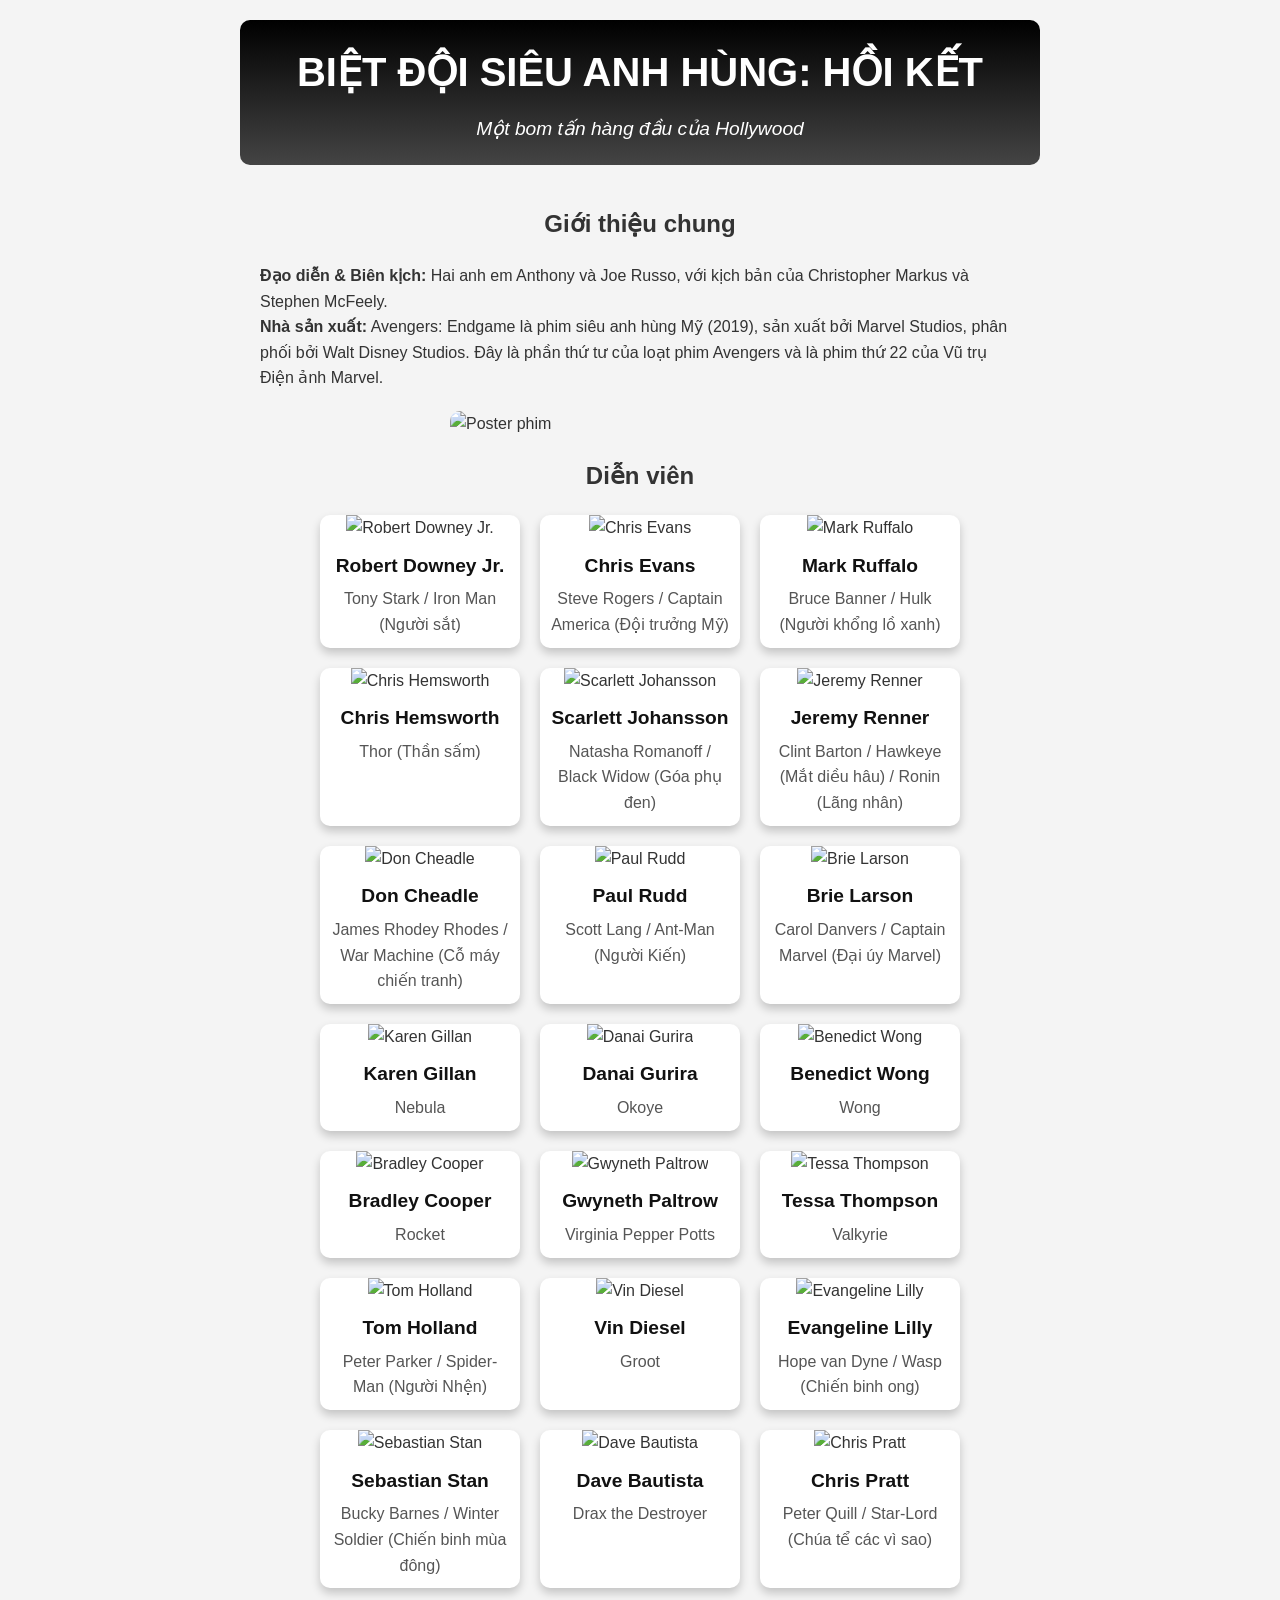
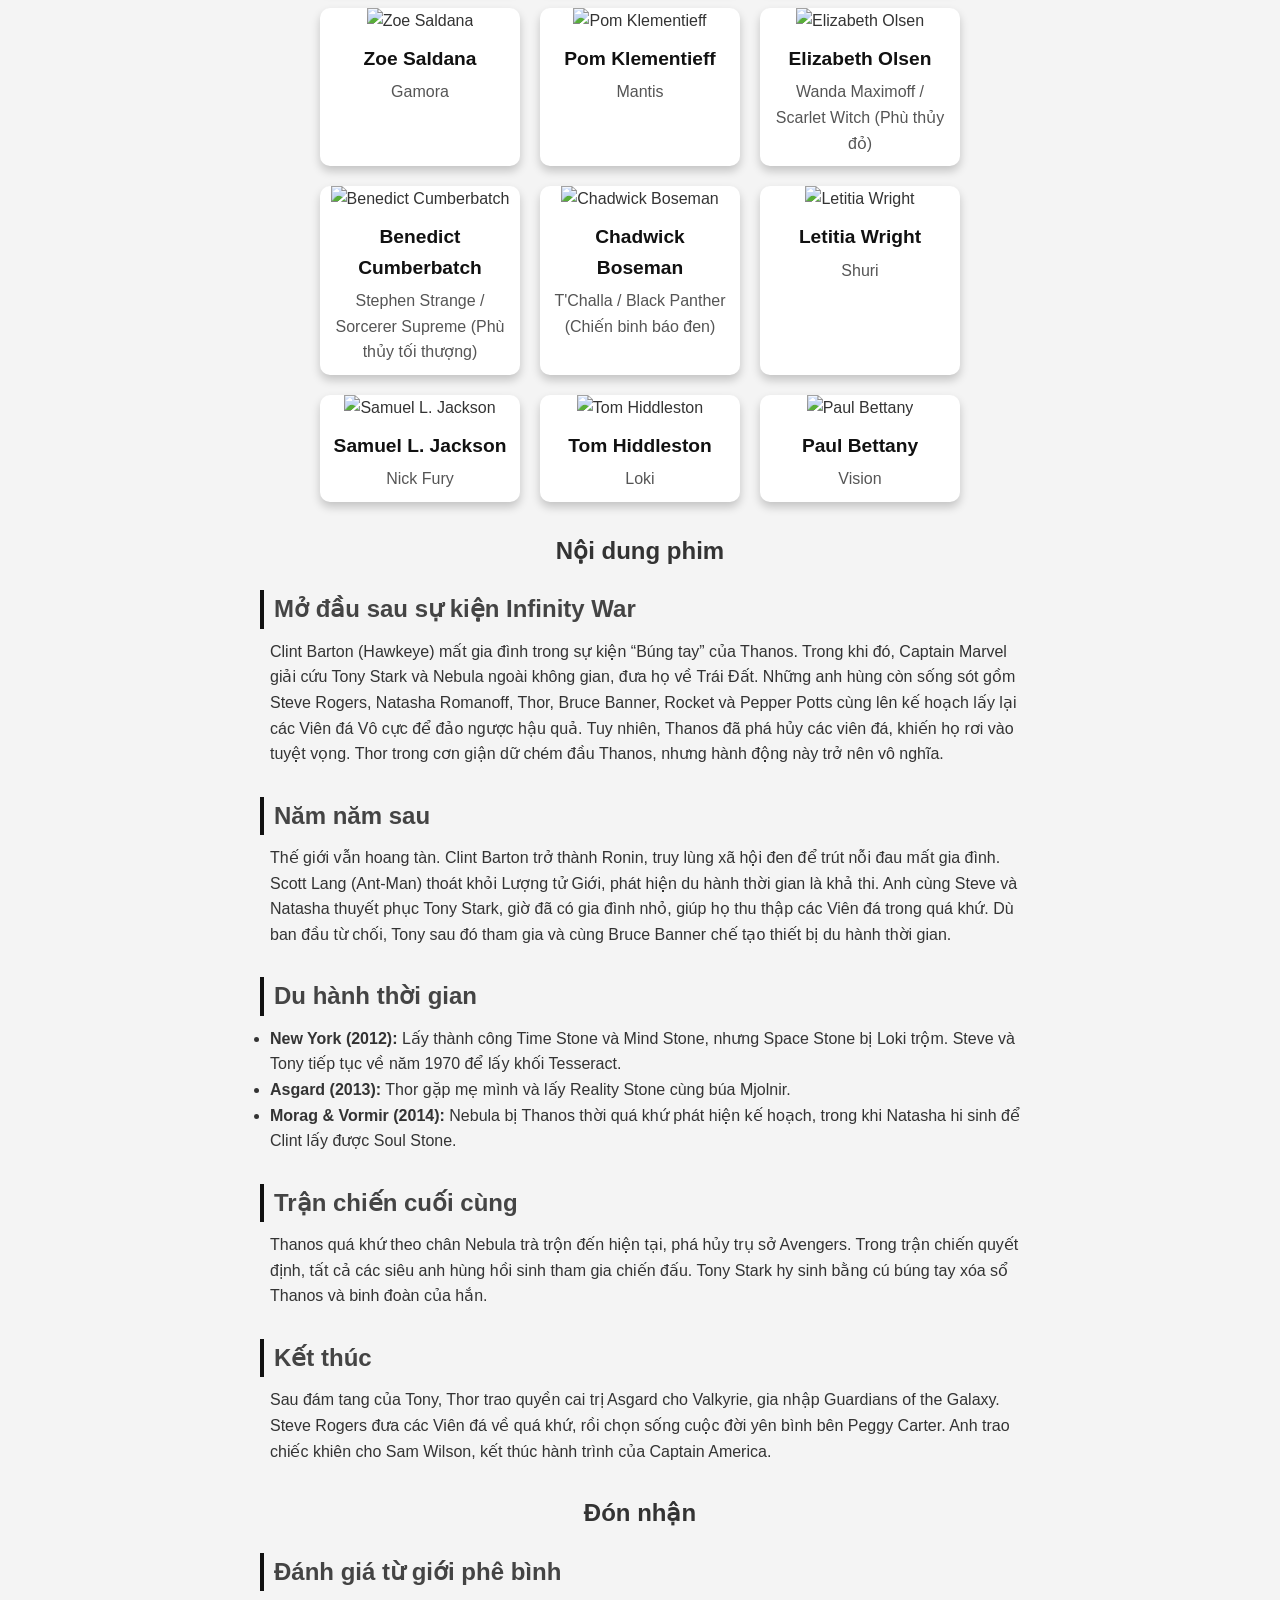
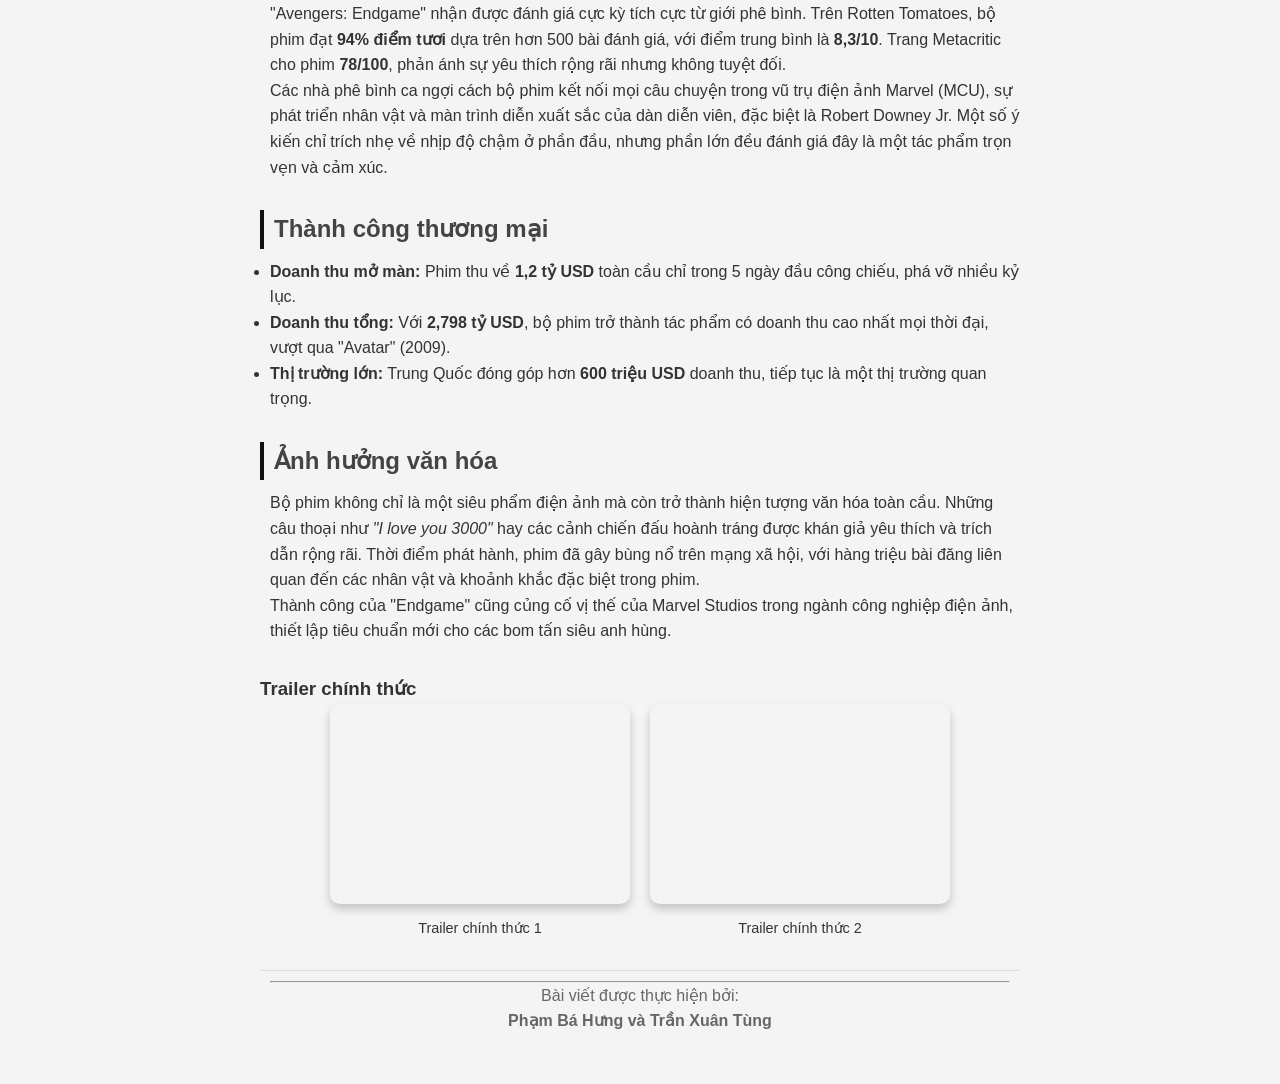
==== 1. Phim.html @ b273c0ab "Add files via upload" ====
<!DOCTYPE html>
<html lang="vi">
<head>
    <meta charset="UTF-8">
    <meta name="viewport" content="width=device-width, initial-scale=1.0"> 
    <title>Avengers: Endgame</title>
    <link rel="stylesheet" href="3. Endgame.css">
</head>
<body>
    <header class="hero"> 
      <h1>BIỆT ĐỘI SIÊU ANH HÙNG: HỒI KẾT</h1>
        <p>Một bom tấn hàng đầu của Hollywood</p>
    </header>

    <main>
        <section class="intro">
            <h2>Giới thiệu chung</h2>
            <p><strong>Đạo diễn & Biên kịch:</strong> Hai anh em Anthony và Joe Russo, với kịch bản của Christopher Markus và Stephen McFeely.</p>
            <p><strong>Nhà sản xuất:</strong> Avengers: Endgame là phim siêu anh hùng Mỹ (2019), sản xuất bởi Marvel Studios, phân phối bởi Walt Disney Studios. Đây là phần thứ tư của loạt phim Avengers và là phim thứ 22 của Vũ trụ Điện ảnh Marvel.</p>
            <img src="https://wallpapercave.com/wp/wp4309529.jpg" alt="Poster phim" class="poster">
        </section>

        <section class="cast">
            <h2>Diễn viên</h2>
            <div id="actors" class="actors-grid"></div>
        </section>

        <section class="content">
            <section id="movie-content">
                <h2>Nội dung phim</h2>
                <div class="section">
                  <h3>Mở đầu sau sự kiện Infinity War</h3>
                  <p>
                    Clint Barton (Hawkeye) mất gia đình trong sự kiện “Búng tay” của Thanos. Trong khi đó, Captain Marvel giải cứu Tony Stark và Nebula ngoài không gian, đưa họ về Trái Đất. Những anh hùng còn sống sót gồm Steve Rogers, Natasha Romanoff, Thor, Bruce Banner, Rocket và Pepper Potts cùng lên kế hoạch lấy lại các Viên đá Vô cực để đảo ngược hậu quả. Tuy nhiên, Thanos đã phá hủy các viên đá, khiến họ rơi vào tuyệt vọng. Thor trong cơn giận dữ chém đầu Thanos, nhưng hành động này trở nên vô nghĩa.
                  </p>
                </div>
                <div class="section">
                  <h3>Năm năm sau</h3>
                  <p>
                    Thế giới vẫn hoang tàn. Clint Barton trở thành Ronin, truy lùng xã hội đen để trút nỗi đau mất gia đình. Scott Lang (Ant-Man) thoát khỏi Lượng tử Giới, phát hiện du hành thời gian là khả thi. Anh cùng Steve và Natasha thuyết phục Tony Stark, giờ đã có gia đình nhỏ, giúp họ thu thập các Viên đá trong quá khứ. Dù ban đầu từ chối, Tony sau đó tham gia và cùng Bruce Banner chế tạo thiết bị du hành thời gian.
                  </p>
                </div>
                <div class="section">
                  <h3>Du hành thời gian</h3>
                  <ul>
                    <li><strong>New York (2012):</strong> Lấy thành công Time Stone và Mind Stone, nhưng Space Stone bị Loki trộm. Steve và Tony tiếp tục về năm 1970 để lấy khối Tesseract.</li>
                    <li><strong>Asgard (2013):</strong> Thor gặp mẹ mình và lấy Reality Stone cùng búa Mjolnir.</li>
                    <li><strong>Morag & Vormir (2014):</strong> Nebula bị Thanos thời quá khứ phát hiện kế hoạch, trong khi Natasha hi sinh để Clint lấy được Soul Stone.</li>
                  </ul>
                </div>
                <div class="section">
                  <h3>Trận chiến cuối cùng</h3>
                  <p>
                    Thanos quá khứ theo chân Nebula trà trộn đến hiện tại, phá hủy trụ sở Avengers. Trong trận chiến quyết định, tất cả các siêu anh hùng hồi sinh tham gia chiến đấu. Tony Stark hy sinh bằng cú búng tay xóa sổ Thanos và binh đoàn của hắn.
                  </p>
                </div>
                <div class="section">
                  <h3>Kết thúc</h3>
                  <p>
                    Sau đám tang của Tony, Thor trao quyền cai trị Asgard cho Valkyrie, gia nhập Guardians of the Galaxy. Steve Rogers đưa các Viên đá về quá khứ, rồi chọn sống cuộc đời yên bình bên Peggy Carter. Anh trao chiếc khiên cho Sam Wilson, kết thúc hành trình của Captain America.
                  </p>
                </div>
              </section>
              
        </section>

        <section class="reception">
            <section id="reception-content">
                <h2>Đón nhận</h2>
                <div class="section">
                  <h3>Đánh giá từ giới phê bình</h3>
                  <p>
                    "Avengers: Endgame" nhận được đánh giá cực kỳ tích cực từ giới phê bình. Trên Rotten Tomatoes, bộ phim đạt <strong>94% điểm tươi</strong> dựa trên hơn 500 bài đánh giá, với điểm trung bình là <strong>8,3/10</strong>. Trang Metacritic cho phim <strong>78/100</strong>, phản ánh sự yêu thích rộng rãi nhưng không tuyệt đối.
                  </p>
                  <p>
                    Các nhà phê bình ca ngợi cách bộ phim kết nối mọi câu chuyện trong vũ trụ điện ảnh Marvel (MCU), sự phát triển nhân vật và màn trình diễn xuất sắc của dàn diễn viên, đặc biệt là Robert Downey Jr. Một số ý kiến chỉ trích nhẹ về nhịp độ chậm ở phần đầu, nhưng phần lớn đều đánh giá đây là một tác phẩm trọn vẹn và cảm xúc.
                  </p>
                </div>
                <div class="section">
                  <h3>Thành công thương mại</h3>
                  <ul>
                    <li><strong>Doanh thu mở màn:</strong> Phim thu về <strong>1,2 tỷ USD</strong> toàn cầu chỉ trong 5 ngày đầu công chiếu, phá vỡ nhiều kỷ lục.</li>
                    <li><strong>Doanh thu tổng:</strong> Với <strong>2,798 tỷ USD</strong>, bộ phim trở thành tác phẩm có doanh thu cao nhất mọi thời đại, vượt qua "Avatar" (2009).</li>
                    <li><strong>Thị trường lớn:</strong> Trung Quốc đóng góp hơn <strong>600 triệu USD</strong> doanh thu, tiếp tục là một thị trường quan trọng.</li>
                  </ul>
                </div>
                <div class="section">
                  <h3>Ảnh hưởng văn hóa</h3>
                  <p>
                    Bộ phim không chỉ là một siêu phẩm điện ảnh mà còn trở thành hiện tượng văn hóa toàn cầu. Những câu thoại như <em>"I love you 3000"</em> hay các cảnh chiến đấu hoành tráng được khán giả yêu thích và trích dẫn rộng rãi. Thời điểm phát hành, phim đã gây bùng nổ trên mạng xã hội, với hàng triệu bài đăng liên quan đến các nhân vật và khoảnh khắc đặc biệt trong phim.
                  </p>
                  <p>
                    Thành công của "Endgame" cũng củng cố vị thế của Marvel Studios trong ngành công nghiệp điện ảnh, thiết lập tiêu chuẩn mới cho các bom tấn siêu anh hùng.
                  </p>
                </div>
                <!-- Nội dung phần Đón nhận ở trên -->
                <div id="trailers">
                  <h3>Trailer chính thức</h3>
                  <div class="trailer-container">
                    <div class="trailer">
                      <iframe 
                        src="https://www.youtube.com/embed/TcMBFSGVi1c" 
                        title="Avengers: Endgame Official Trailer 1" 
                        frameborder="0" 
                        allow="accelerometer; autoplay; clipboard-write; encrypted-media; gyroscope; picture-in-picture" 
                        allowfullscreen>
                      </iframe>
                      <p>Trailer chính thức 1</p>
                    </div>
                    <div class="trailer">
                      <iframe 
                        src="https://www.youtube.com/embed/hA6hldpSTF8" 
                        title="Avengers: Endgame Official Trailer 2" 
                        frameborder="0" 
                        allow="accelerometer; autoplay; clipboard-write; encrypted-media; gyroscope; picture-in-picture" 
                        allowfullscreen>
                      </iframe>
                      <p>Trailer chính thức 2</p>
                    </div>
                  </div>
                </div>
              </section>
              <footer id="credits">
                <div class="credits-container">
                  <hr>
                  <p>Bài viết được thực hiện bởi:</p>
                  <h4>Phạm Bá Hưng và Trần Xuân Tùng</h4>
                </div>
              </footer>                
        </section>
    </main>

    <script src="2. Avengers.js"></script>
</body>
</html>
---- 3. Endgame.css ----
/* Reset mặc định */
* {
    margin: 0;
    padding: 0;
    box-sizing: border-box;
    font-family: Arial, sans-serif;
}

/* Căn chỉnh tổng thể */
body {
    display: flex;
    flex-direction: column;
    align-items: center;
    background-color: #f4f4f4;
    color: #333;
    line-height: 1.6;
    padding: 20px;
}

/* Tiêu đề chính */
header.hero {
    text-align: center;
    background-color: #111;
    color: #fff;
    padding: 20px;
    width: 100%;
    max-width: 800px;
    border-radius: 10px;
    margin-bottom: 20px;
}

header.hero h1 {
    font-size: 2.5rem;
    font-weight: bold;
    margin-bottom: 10px;
}

header.hero p {
    font-size: 1.2rem;
    font-style: italic;
}

/* Phần chính */
main {
    width: 100%;
    max-width: 800px;
}

/* Header */
.hero {
    text-align: center;
    background: linear-gradient(to bottom, #000, #444);
    color: #fff;
    padding: 50px 20px;
}

/* Poster */
.poster {
    display: block;
    margin: 20px auto;
    max-width: 50%;
    border-radius: 10px;
}

/* Sections */
main {
    padding: 20px;
}

h2 {
    text-align: center;
    margin-bottom: 20px;
}

/* Phần nội dung */
.section {
    margin-bottom: 30px;
}

.section h3 {
    font-size: 1.5rem;
    margin-bottom: 10px;
    color: #444;
    border-left: 4px solid #111;
    padding-left: 10px;
}

.section p, .section ul {
    font-size: 1rem;
    margin-left: 10px;
}

/* Phần diễn viên */
.actors-grid {
    display: flex;
    flex-wrap: wrap;
    justify-content: center;
    gap: 20px;
    margin-bottom: 30px;
}

.actor-card {
    text-align: center;
    width: 100%;
    max-width: 200px;
    background-color: #fff;
    border-radius: 10px;
    box-shadow: 0 5px 10px rgba(0, 0, 0, 0.2);
    overflow: hidden;
}

.actor-card img {
    width: 100%;
    height: auto;
}

.actor-info {
    padding: 10px;
}

.actor-info h3 {
    font-size: 1.2rem;
    margin-bottom: 5px;
    color: #111;
}

.actor-info p {
    font-size: 1rem;
    color: #555;
}

/* Trailer */
.trailer-container {
    display: flex;
    flex-wrap: wrap;
    gap: 20px;
    justify-content: center;
    margin-bottom: 30px;
}

.trailer iframe {
    width: 100%;
    max-width: 360px;
    height: 200px;
    border-radius: 10px;
    box-shadow: 0 5px 10px rgba(0, 0, 0, 0.2);
}

.trailer p {
    text-align: center;
    font-size: 0.9rem;
    color: #333;
    margin-top: 5px;
}

/* Footer */
footer {
    text-align: center;
    margin-top: 20px;
    padding: 10px;
    font-size: 1rem;
    color: #666;
    border-top: 1px solid #ddd;
    width: 100%;
}
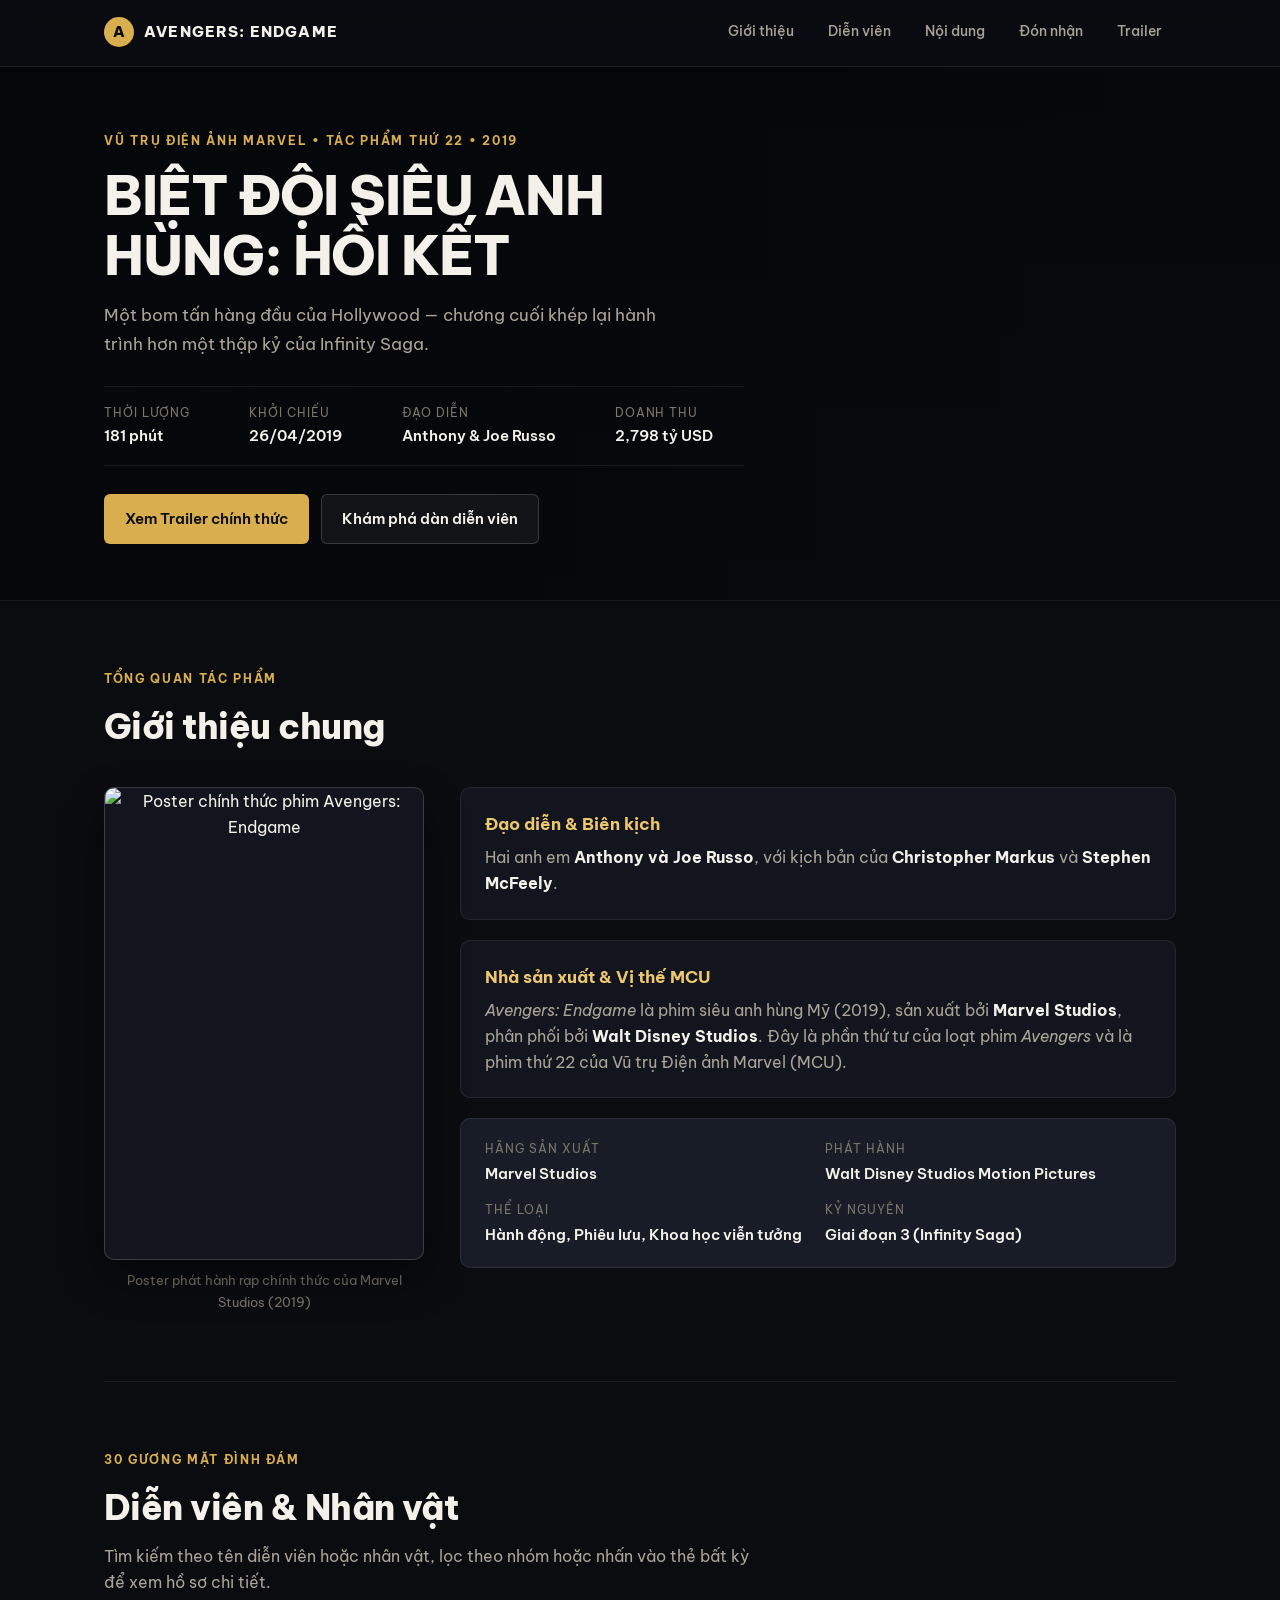
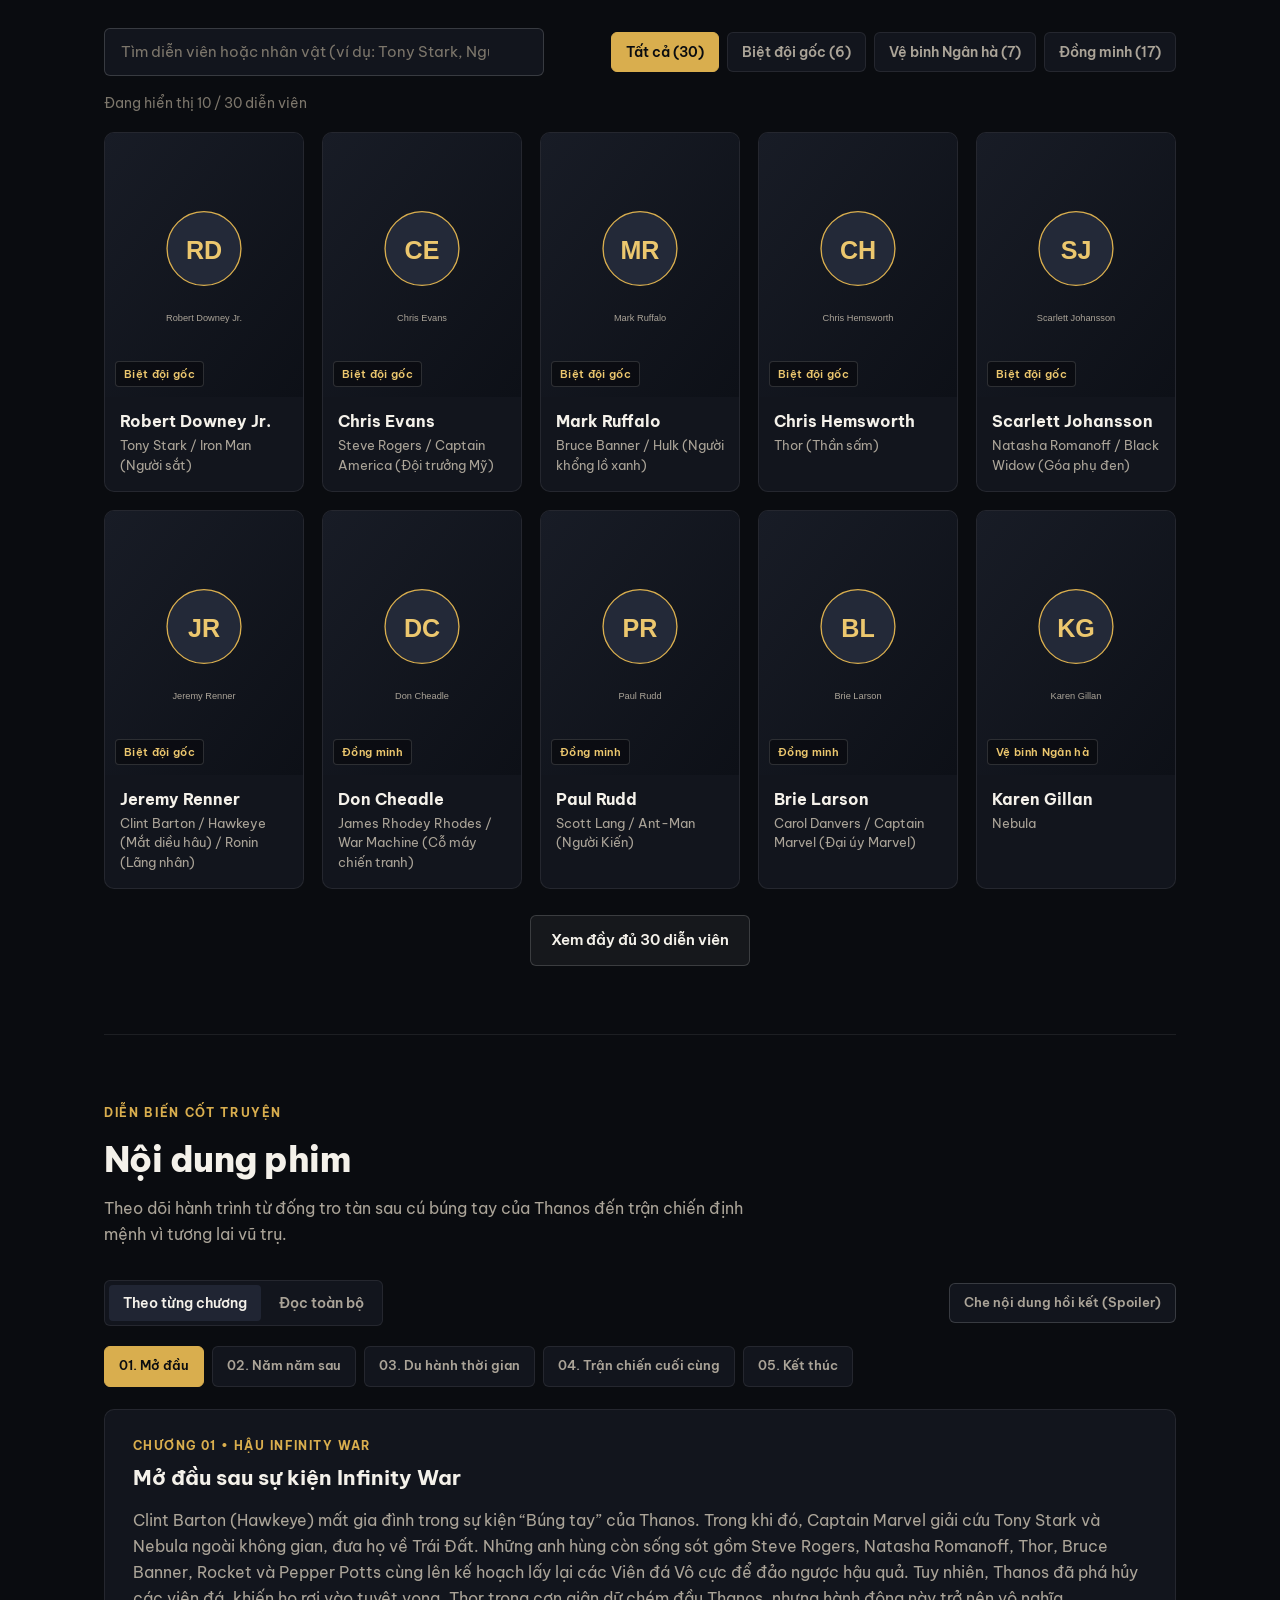
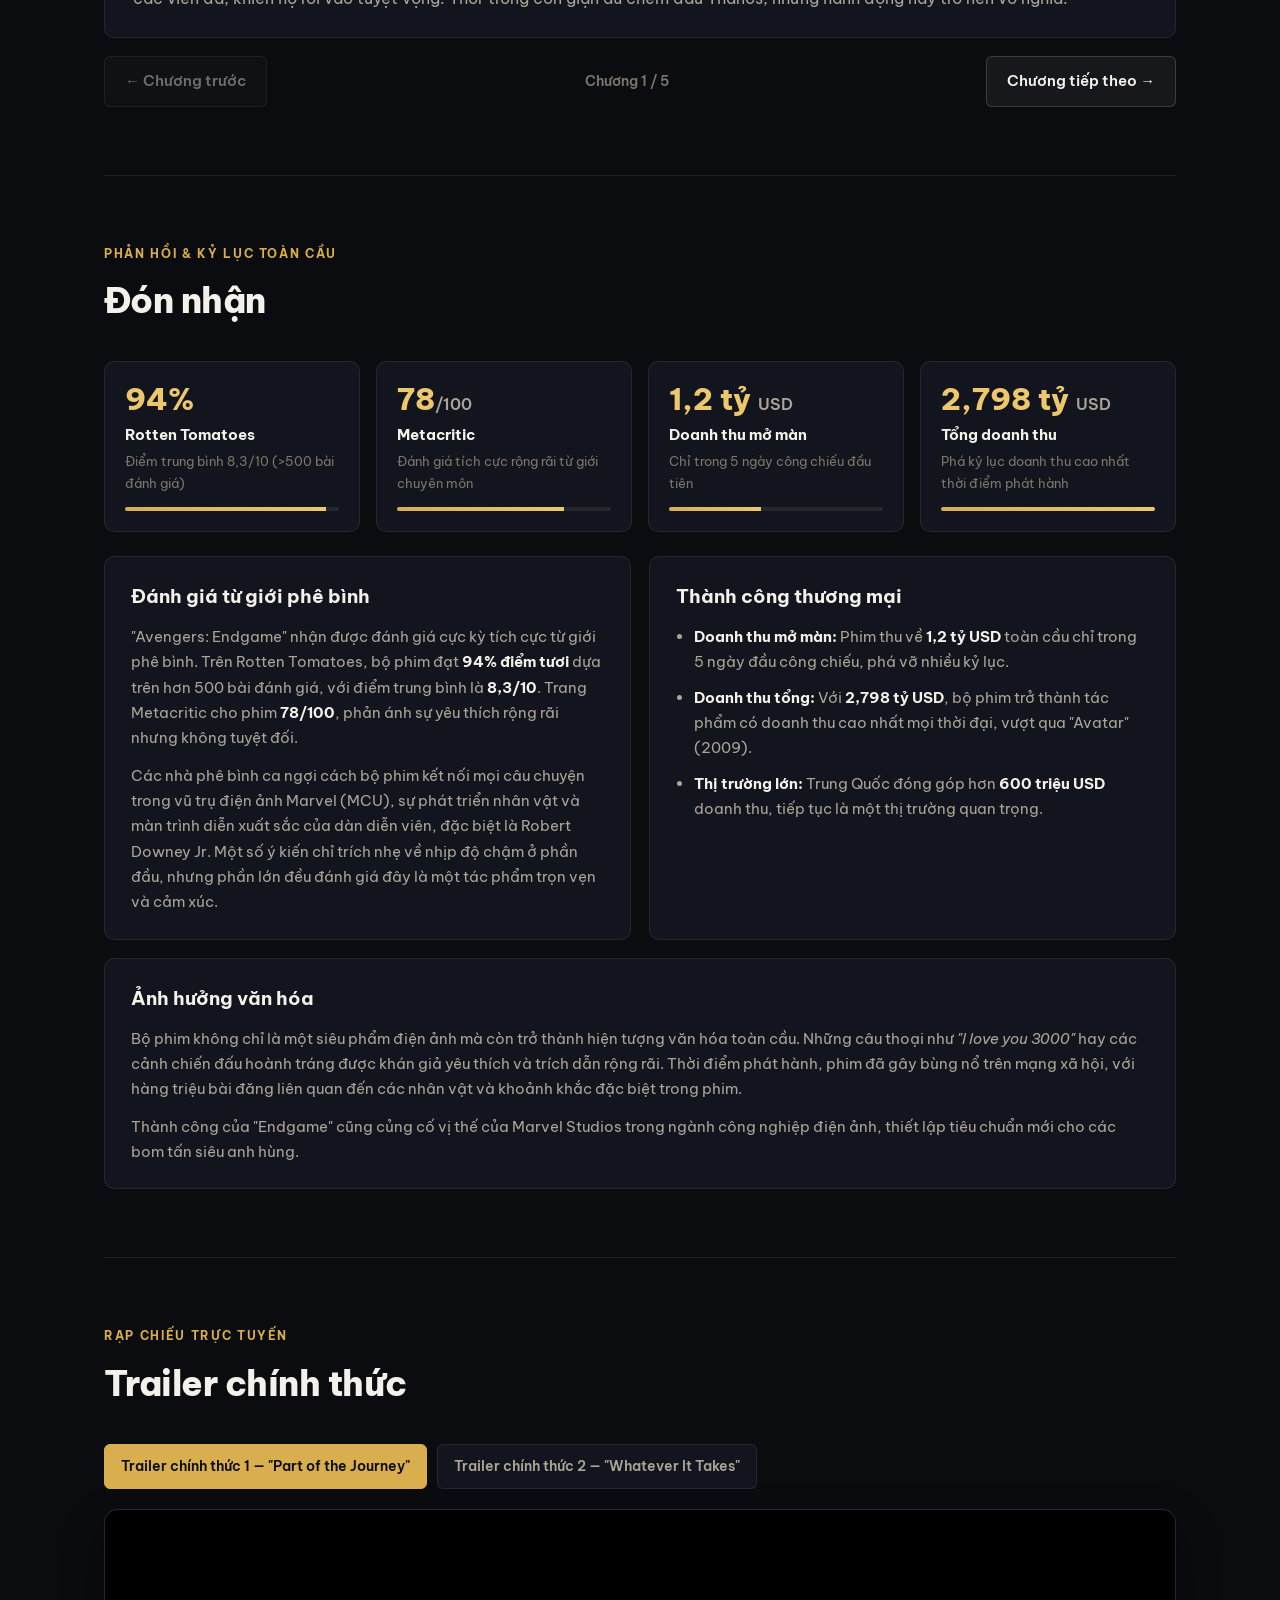
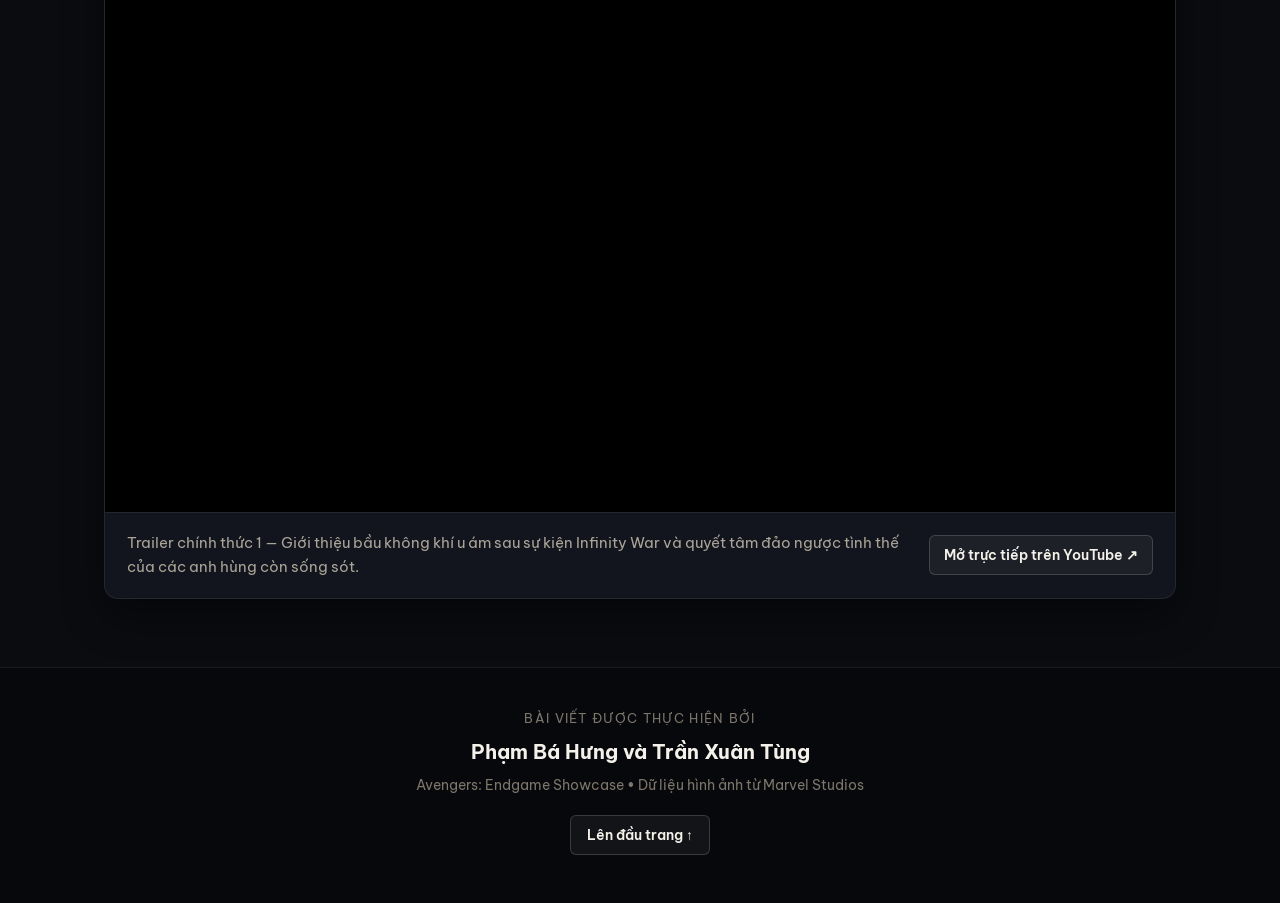
==== commit a6236e51: "Make Avengers: Endgame website live and interactive" ====
--- a/1. Phim.html
+++ b/1. Phim.html
@@ -1,135 +1,13 @@
-<!DOCTYPE html>
-<html lang="vi">
-<head>
-    <meta charset="UTF-8">
-    <meta name="viewport" content="width=device-width, initial-scale=1.0"> 
-    <title>Avengers: Endgame</title>
-    <link rel="stylesheet" href="3. Endgame.css">
-</head>
-<body>
-    <header class="hero"> 
-      <h1>BIỆT ĐỘI SIÊU ANH HÙNG: HỒI KẾT</h1>
-        <p>Một bom tấn hàng đầu của Hollywood</p>
-    </header>
-
-    <main>
-        <section class="intro">
-            <h2>Giới thiệu chung</h2>
-            <p><strong>Đạo diễn & Biên kịch:</strong> Hai anh em Anthony và Joe Russo, với kịch bản của Christopher Markus và Stephen McFeely.</p>
-            <p><strong>Nhà sản xuất:</strong> Avengers: Endgame là phim siêu anh hùng Mỹ (2019), sản xuất bởi Marvel Studios, phân phối bởi Walt Disney Studios. Đây là phần thứ tư của loạt phim Avengers và là phim thứ 22 của Vũ trụ Điện ảnh Marvel.</p>
-            <img src="https://wallpapercave.com/wp/wp4309529.jpg" alt="Poster phim" class="poster">
-        </section>
-
-        <section class="cast">
-            <h2>Diễn viên</h2>
-            <div id="actors" class="actors-grid"></div>
-        </section>
-
-        <section class="content">
-            <section id="movie-content">
-                <h2>Nội dung phim</h2>
-                <div class="section">
-                  <h3>Mở đầu sau sự kiện Infinity War</h3>
-                  <p>
-                    Clint Barton (Hawkeye) mất gia đình trong sự kiện “Búng tay” của Thanos. Trong khi đó, Captain Marvel giải cứu Tony Stark và Nebula ngoài không gian, đưa họ về Trái Đất. Những anh hùng còn sống sót gồm Steve Rogers, Natasha Romanoff, Thor, Bruce Banner, Rocket và Pepper Potts cùng lên kế hoạch lấy lại các Viên đá Vô cực để đảo ngược hậu quả. Tuy nhiên, Thanos đã phá hủy các viên đá, khiến họ rơi vào tuyệt vọng. Thor trong cơn giận dữ chém đầu Thanos, nhưng hành động này trở nên vô nghĩa.
-                  </p>
-                </div>
-                <div class="section">
-                  <h3>Năm năm sau</h3>
-                  <p>
-                    Thế giới vẫn hoang tàn. Clint Barton trở thành Ronin, truy lùng xã hội đen để trút nỗi đau mất gia đình. Scott Lang (Ant-Man) thoát khỏi Lượng tử Giới, phát hiện du hành thời gian là khả thi. Anh cùng Steve và Natasha thuyết phục Tony Stark, giờ đã có gia đình nhỏ, giúp họ thu thập các Viên đá trong quá khứ. Dù ban đầu từ chối, Tony sau đó tham gia và cùng Bruce Banner chế tạo thiết bị du hành thời gian.
-                  </p>
-                </div>
-                <div class="section">
-                  <h3>Du hành thời gian</h3>
-                  <ul>
-                    <li><strong>New York (2012):</strong> Lấy thành công Time Stone và Mind Stone, nhưng Space Stone bị Loki trộm. Steve và Tony tiếp tục về năm 1970 để lấy khối Tesseract.</li>
-                    <li><strong>Asgard (2013):</strong> Thor gặp mẹ mình và lấy Reality Stone cùng búa Mjolnir.</li>
-                    <li><strong>Morag & Vormir (2014):</strong> Nebula bị Thanos thời quá khứ phát hiện kế hoạch, trong khi Natasha hi sinh để Clint lấy được Soul Stone.</li>
-                  </ul>
-                </div>
-                <div class="section">
-                  <h3>Trận chiến cuối cùng</h3>
-                  <p>
-                    Thanos quá khứ theo chân Nebula trà trộn đến hiện tại, phá hủy trụ sở Avengers. Trong trận chiến quyết định, tất cả các siêu anh hùng hồi sinh tham gia chiến đấu. Tony Stark hy sinh bằng cú búng tay xóa sổ Thanos và binh đoàn của hắn.
-                  </p>
-                </div>
-                <div class="section">
-                  <h3>Kết thúc</h3>
-                  <p>
-                    Sau đám tang của Tony, Thor trao quyền cai trị Asgard cho Valkyrie, gia nhập Guardians of the Galaxy. Steve Rogers đưa các Viên đá về quá khứ, rồi chọn sống cuộc đời yên bình bên Peggy Carter. Anh trao chiếc khiên cho Sam Wilson, kết thúc hành trình của Captain America.
-                  </p>
-                </div>
-              </section>
-              
-        </section>
-
-        <section class="reception">
-            <section id="reception-content">
-                <h2>Đón nhận</h2>
-                <div class="section">
-                  <h3>Đánh giá từ giới phê bình</h3>
-                  <p>
-                    "Avengers: Endgame" nhận được đánh giá cực kỳ tích cực từ giới phê bình. Trên Rotten Tomatoes, bộ phim đạt <strong>94% điểm tươi</strong> dựa trên hơn 500 bài đánh giá, với điểm trung bình là <strong>8,3/10</strong>. Trang Metacritic cho phim <strong>78/100</strong>, phản ánh sự yêu thích rộng rãi nhưng không tuyệt đối.
-                  </p>
-                  <p>
-                    Các nhà phê bình ca ngợi cách bộ phim kết nối mọi câu chuyện trong vũ trụ điện ảnh Marvel (MCU), sự phát triển nhân vật và màn trình diễn xuất sắc của dàn diễn viên, đặc biệt là Robert Downey Jr. Một số ý kiến chỉ trích nhẹ về nhịp độ chậm ở phần đầu, nhưng phần lớn đều đánh giá đây là một tác phẩm trọn vẹn và cảm xúc.
-                  </p>
-                </div>
-                <div class="section">
-                  <h3>Thành công thương mại</h3>
-                  <ul>
-                    <li><strong>Doanh thu mở màn:</strong> Phim thu về <strong>1,2 tỷ USD</strong> toàn cầu chỉ trong 5 ngày đầu công chiếu, phá vỡ nhiều kỷ lục.</li>
-                    <li><strong>Doanh thu tổng:</strong> Với <strong>2,798 tỷ USD</strong>, bộ phim trở thành tác phẩm có doanh thu cao nhất mọi thời đại, vượt qua "Avatar" (2009).</li>
-                    <li><strong>Thị trường lớn:</strong> Trung Quốc đóng góp hơn <strong>600 triệu USD</strong> doanh thu, tiếp tục là một thị trường quan trọng.</li>
-                  </ul>
-                </div>
-                <div class="section">
-                  <h3>Ảnh hưởng văn hóa</h3>
-                  <p>
-                    Bộ phim không chỉ là một siêu phẩm điện ảnh mà còn trở thành hiện tượng văn hóa toàn cầu. Những câu thoại như <em>"I love you 3000"</em> hay các cảnh chiến đấu hoành tráng được khán giả yêu thích và trích dẫn rộng rãi. Thời điểm phát hành, phim đã gây bùng nổ trên mạng xã hội, với hàng triệu bài đăng liên quan đến các nhân vật và khoảnh khắc đặc biệt trong phim.
-                  </p>
-                  <p>
-                    Thành công của "Endgame" cũng củng cố vị thế của Marvel Studios trong ngành công nghiệp điện ảnh, thiết lập tiêu chuẩn mới cho các bom tấn siêu anh hùng.
-                  </p>
-                </div>
-                <!-- Nội dung phần Đón nhận ở trên -->
-                <div id="trailers">
-                  <h3>Trailer chính thức</h3>
-                  <div class="trailer-container">
-                    <div class="trailer">
-                      <iframe 
-                        src="https://www.youtube.com/embed/TcMBFSGVi1c" 
-                        title="Avengers: Endgame Official Trailer 1" 
-                        frameborder="0" 
-                        allow="accelerometer; autoplay; clipboard-write; encrypted-media; gyroscope; picture-in-picture" 
-                        allowfullscreen>
-                      </iframe>
-                      <p>Trailer chính thức 1</p>
-                    </div>
-                    <div class="trailer">
-                      <iframe 
-                        src="https://www.youtube.com/embed/hA6hldpSTF8" 
-                        title="Avengers: Endgame Official Trailer 2" 
-                        frameborder="0" 
-                        allow="accelerometer; autoplay; clipboard-write; encrypted-media; gyroscope; picture-in-picture" 
-                        allowfullscreen>
-                      </iframe>
-                      <p>Trailer chính thức 2</p>
-                    </div>
-                  </div>
-                </div>
-              </section>
-              <footer id="credits">
-                <div class="credits-container">
-                  <hr>
-                  <p>Bài viết được thực hiện bởi:</p>
-                  <h4>Phạm Bá Hưng và Trần Xuân Tùng</h4>
-                </div>
-              </footer>                
-        </section>
-    </main>
-
-    <script src="2. Avengers.js"></script>
-</body>
-</html>
+<!DOCTYPE html>
+<html lang="vi">
+<head>
+    <meta charset="UTF-8">
+    <meta http-equiv="refresh" content="0; url=index.html">
+    <meta name="viewport" content="width=device-width, initial-scale=1.0">
+    <title>Đang chuyển hướng — Avengers: Endgame</title>
+    <script>window.location.replace("index.html");</script>
+</head>
+<body style="font-family: sans-serif; background: #0a0c10; color: #f4f1ea; display: grid; place-items: center; min-height: 100vh; margin: 0;">
+    <p>Đang chuyển đến trang chính... <a href="index.html" style="color: #ecc76e;">Nhấn vào đây nếu trình duyệt không tự chuyển</a>.</p>
+</body>
+</html>
